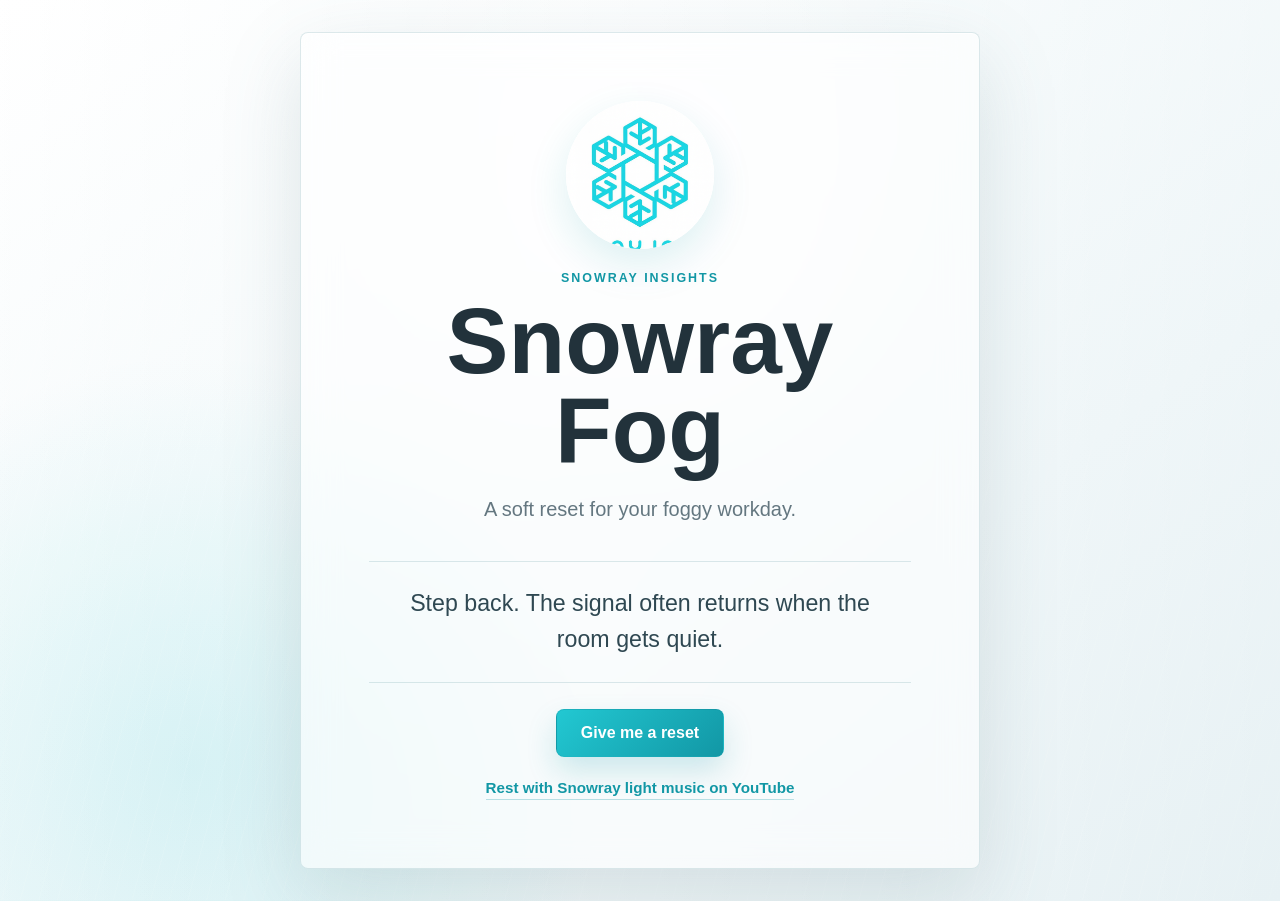
==== index.html @ 92b23829 "Add files via upload" ====
<!DOCTYPE html>
<html lang="en">
  <head>
    <meta charset="UTF-8" />
    <meta name="viewport" content="width=device-width, initial-scale=1.0" />
    <title>Snowray Fog</title>
    <link rel="stylesheet" href="style.css" />
  </head>
  <body>
    <main class="page">
      <section class="reset-panel" aria-labelledby="page-title">
        <div class="brand-mark">
          <img src="Snowray Insights logo.png" alt="Snowray Insights logo" />
        </div>

        <p class="eyebrow">Snowray Insights</p>
        <h1 id="page-title">Snowray Fog</h1>
        <p class="subtitle">A soft reset for your foggy workday.</p>

        <div class="message-area" aria-live="polite">
          <p id="reset-message">
            Step back. The signal often returns when the room gets quiet.
          </p>
        </div>

        <button id="reset-button" type="button">Give me a reset</button>
        <a
          class="music-link"
          href="https://www.youtube.com/@SnowrayInsights"
          target="_blank"
          rel="noopener noreferrer"
        >
          Rest with Snowray light music on YouTube
        </a>
      </section>
    </main>

    <script src="script.js"></script>
  </body>
</html>
---- style.css ----
:root {
  --ice: #f7fbfc;
  --mist: #e7f1f4;
  --snow: #ffffff;
  --cyan: #22c8d2;
  --cyan-deep: #1297a5;
  --ink: #22323b;
  --soft-ink: #647780;
  --line: rgba(84, 145, 154, 0.2);
}

* {
  box-sizing: border-box;
}

body {
  margin: 0;
  min-height: 100vh;
  font-family: -apple-system, BlinkMacSystemFont, "Segoe UI", sans-serif;
  color: var(--ink);
  background:
    radial-gradient(circle at 50% 22%, rgba(255, 255, 255, 0.95), transparent 34%),
    radial-gradient(circle at 15% 85%, rgba(34, 200, 210, 0.16), transparent 31%),
    linear-gradient(145deg, #ffffff 0%, var(--ice) 34%, var(--mist) 100%);
}

body::before {
  content: "";
  position: fixed;
  inset: 0;
  pointer-events: none;
  background:
    linear-gradient(90deg, rgba(255, 255, 255, 0.25), rgba(255, 255, 255, 0)),
    repeating-linear-gradient(
      105deg,
      rgba(255, 255, 255, 0.14) 0,
      rgba(255, 255, 255, 0.14) 1px,
      transparent 1px,
      transparent 18px
    );
  opacity: 0.55;
}

.page {
  min-height: 100vh;
  display: grid;
  place-items: center;
  padding: 32px 18px;
}

.reset-panel {
  width: min(100%, 680px);
  padding: clamp(34px, 7vw, 68px);
  text-align: center;
  border: 1px solid var(--line);
  border-radius: 8px;
  background: rgba(255, 255, 255, 0.58);
  box-shadow:
    0 28px 80px rgba(88, 121, 130, 0.18),
    inset 0 1px 0 rgba(255, 255, 255, 0.88);
  backdrop-filter: blur(18px);
}

.brand-mark {
  width: clamp(96px, 20vw, 148px);
  height: clamp(96px, 20vw, 148px);
  margin: 0 auto 22px;
  display: grid;
  place-items: center;
  border-radius: 50%;
  background: rgba(255, 255, 255, 0.7);
  box-shadow: 0 16px 42px rgba(18, 151, 165, 0.14);
  overflow: hidden;
}

.brand-mark img {
  width: 132%;
  height: 132%;
  object-fit: cover;
  object-position: center 38%;
}

.eyebrow {
  margin: 0 0 12px;
  color: var(--cyan-deep);
  font-size: 0.78rem;
  font-weight: 700;
  letter-spacing: 0.16em;
  text-transform: uppercase;
}

h1 {
  margin: 0;
  font-size: clamp(2.7rem, 8vw, 5.8rem);
  font-weight: 650;
  letter-spacing: 0;
  line-height: 0.96;
}

.subtitle {
  max-width: 440px;
  margin: 18px auto 0;
  color: var(--soft-ink);
  font-size: clamp(1rem, 2.4vw, 1.25rem);
  line-height: 1.6;
}

.message-area {
  min-height: 112px;
  display: grid;
  place-items: center;
  margin: 36px auto 26px;
  padding: 24px;
  border-top: 1px solid var(--line);
  border-bottom: 1px solid var(--line);
}

#reset-message {
  max-width: 520px;
  margin: 0;
  color: #2f4852;
  font-size: clamp(1.08rem, 2.8vw, 1.45rem);
  line-height: 1.55;
}

button {
  min-height: 48px;
  padding: 0 24px;
  border: 1px solid rgba(18, 151, 165, 0.28);
  border-radius: 8px;
  color: #ffffff;
  background: linear-gradient(135deg, var(--cyan), var(--cyan-deep));
  box-shadow: 0 14px 30px rgba(18, 151, 165, 0.2);
  font: inherit;
  font-weight: 700;
  cursor: pointer;
  transition: transform 160ms ease, box-shadow 160ms ease, filter 160ms ease;
}

button:hover {
  transform: translateY(-1px);
  box-shadow: 0 18px 38px rgba(18, 151, 165, 0.25);
  filter: saturate(1.04);
}

button:active {
  transform: translateY(0);
}

button:focus-visible {
  outline: 3px solid rgba(34, 200, 210, 0.32);
  outline-offset: 4px;
}

.music-link {
  width: fit-content;
  max-width: 100%;
  display: block;
  margin: 20px auto 0;
  color: var(--cyan-deep);
  font-size: 0.95rem;
  font-weight: 650;
  line-height: 1.45;
  text-decoration: none;
  border-bottom: 1px solid rgba(18, 151, 165, 0.28);
  transition: color 160ms ease, border-color 160ms ease;
}

.music-link:hover {
  color: var(--ink);
  border-color: rgba(34, 50, 59, 0.35);
}

.music-link:focus-visible {
  outline: 3px solid rgba(34, 200, 210, 0.28);
  outline-offset: 5px;
  border-radius: 4px;
}

@media (max-width: 520px) {
  .reset-panel {
    padding: 32px 20px;
  }

  .message-area {
    padding: 22px 10px;
  }

  button {
    width: 100%;
  }
}
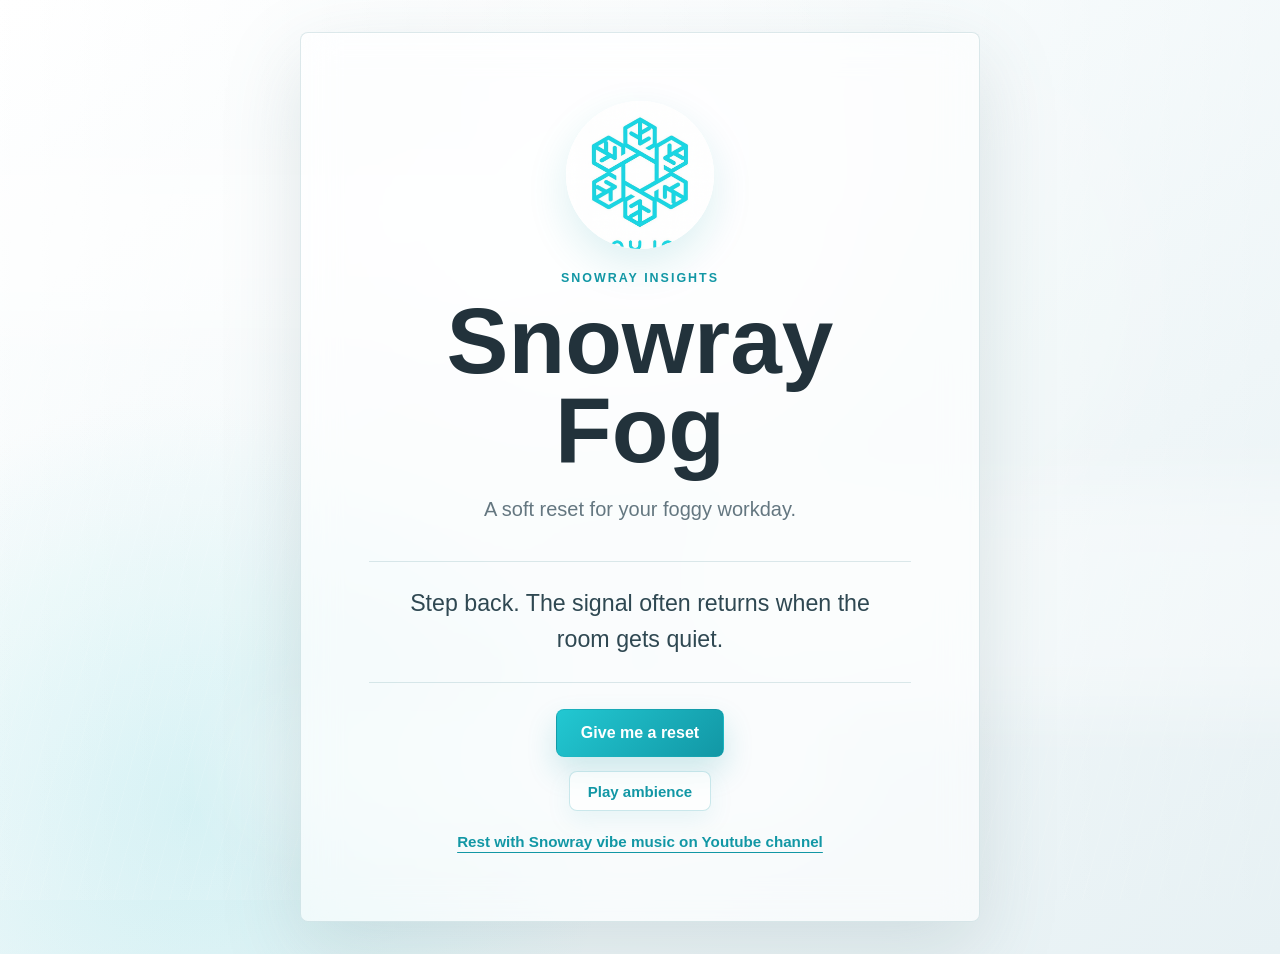
==== commit ccc6fd29: "Add files via upload" ====
--- a/index.html
+++ b/index.html
@@ -7,6 +7,13 @@
     <link rel="stylesheet" href="style.css" />
   </head>
   <body>
+    <div class="fog-overlay" aria-hidden="true">
+      <span class="fog fog-one"></span>
+      <span class="fog fog-two"></span>
+      <span class="fog fog-three"></span>
+      <span class="soft-light"></span>
+    </div>
+
     <main class="page">
       <section class="reset-panel" aria-labelledby="page-title">
         <div class="brand-mark">
@@ -24,13 +31,21 @@
         </div>
 
         <button id="reset-button" type="button">Give me a reset</button>
+
+        <div class="sound-control">
+          <audio id="ambient-audio" src="Snowlight Reverie.mp3" loop preload="metadata"></audio>
+          <button id="sound-button" class="sound-button" type="button">
+            Play ambience
+          </button>
+        </div>
+
         <a
           class="music-link"
           href="https://www.youtube.com/@SnowrayInsights"
           target="_blank"
           rel="noopener noreferrer"
         >
-          Rest with Snowray light music on YouTube
+          Rest with Snowray vibe music on Youtube channel
         </a>
       </section>
     </main>
--- a/style.css
+++ b/style.css
@@ -41,7 +41,85 @@
   opacity: 0.55;
 }
 
+.fog-overlay {
+  position: fixed;
+  inset: 0;
+  z-index: 0;
+  overflow: hidden;
+  pointer-events: none;
+}
+
+.fog,
+.soft-light {
+  position: absolute;
+  display: block;
+  border-radius: 999px;
+  filter: blur(34px);
+  transform: translate3d(0, 0, 0);
+}
+
+.fog {
+  background: rgba(255, 255, 255, 0.58);
+  opacity: 0.78;
+  transition: opacity 1800ms ease, transform 2200ms ease;
+}
+
+.fog-one {
+  width: min(74vw, 760px);
+  height: 180px;
+  top: 17%;
+  left: -12%;
+}
+
+.fog-two {
+  width: min(82vw, 860px);
+  height: 230px;
+  right: -20%;
+  bottom: 21%;
+  opacity: 0.64;
+}
+
+.fog-three {
+  width: min(64vw, 620px);
+  height: 150px;
+  left: 18%;
+  bottom: 6%;
+  opacity: 0.48;
+}
+
+.soft-light {
+  width: min(52vw, 520px);
+  height: min(52vw, 520px);
+  top: 3%;
+  right: 9%;
+  background: rgba(255, 255, 255, 0.52);
+  opacity: 0.26;
+  transition: opacity 2200ms ease, transform 2400ms ease;
+}
+
+body.fog-cleared .fog-one {
+  opacity: 0.22;
+  transform: translate3d(-12%, -18px, 0) scale(1.12);
+}
+
+body.fog-cleared .fog-two {
+  opacity: 0.16;
+  transform: translate3d(13%, 24px, 0) scale(1.16);
+}
+
+body.fog-cleared .fog-three {
+  opacity: 0.12;
+  transform: translate3d(0, 32px, 0) scale(1.18);
+}
+
+body.fog-cleared .soft-light {
+  opacity: 0.42;
+  transform: translate3d(-18px, 12px, 0) scale(1.06);
+}
+
 .page {
+  position: relative;
+  z-index: 1;
   min-height: 100vh;
   display: grid;
   place-items: center;
@@ -121,6 +199,14 @@
   color: #2f4852;
   font-size: clamp(1.08rem, 2.8vw, 1.45rem);
   line-height: 1.55;
+  opacity: 1;
+  transform: translateY(0);
+  transition: opacity 520ms ease, transform 520ms ease;
+}
+
+#reset-message.message-fade {
+  opacity: 0;
+  transform: translateY(8px);
 }
 
 button {
@@ -152,6 +238,29 @@
   outline-offset: 4px;
 }
 
+.sound-control {
+  margin-top: 14px;
+}
+
+.sound-button {
+  min-height: 40px;
+  padding: 0 18px;
+  color: var(--cyan-deep);
+  background: rgba(255, 255, 255, 0.58);
+  border-color: rgba(18, 151, 165, 0.22);
+  box-shadow: 0 10px 26px rgba(18, 151, 165, 0.08);
+  font-size: 0.94rem;
+}
+
+.sound-button:hover {
+  box-shadow: 0 14px 30px rgba(18, 151, 165, 0.14);
+}
+
+.sound-button.is-playing {
+  color: #ffffff;
+  background: linear-gradient(135deg, rgba(34, 200, 210, 0.86), rgba(18, 151, 165, 0.86));
+}
+
 .music-link {
   width: fit-content;
   max-width: 100%;
@@ -161,8 +270,10 @@
   font-size: 0.95rem;
   font-weight: 650;
   line-height: 1.45;
-  text-decoration: none;
-  border-bottom: 1px solid rgba(18, 151, 165, 0.28);
+  text-decoration: underline;
+  text-decoration-thickness: 1px;
+  text-underline-offset: 5px;
+  border-bottom: 0;
   transition: color 160ms ease, border-color 160ms ease;
 }
 
@@ -189,4 +300,26 @@
   button {
     width: 100%;
   }
-}
+
+  .fog {
+    filter: blur(28px);
+  }
+
+  .fog-one {
+    width: 112vw;
+    height: 150px;
+    top: 14%;
+  }
+
+  .fog-two {
+    width: 122vw;
+    height: 190px;
+    bottom: 17%;
+  }
+
+  .fog-three {
+    width: 96vw;
+    height: 130px;
+    left: 4%;
+  }
+}
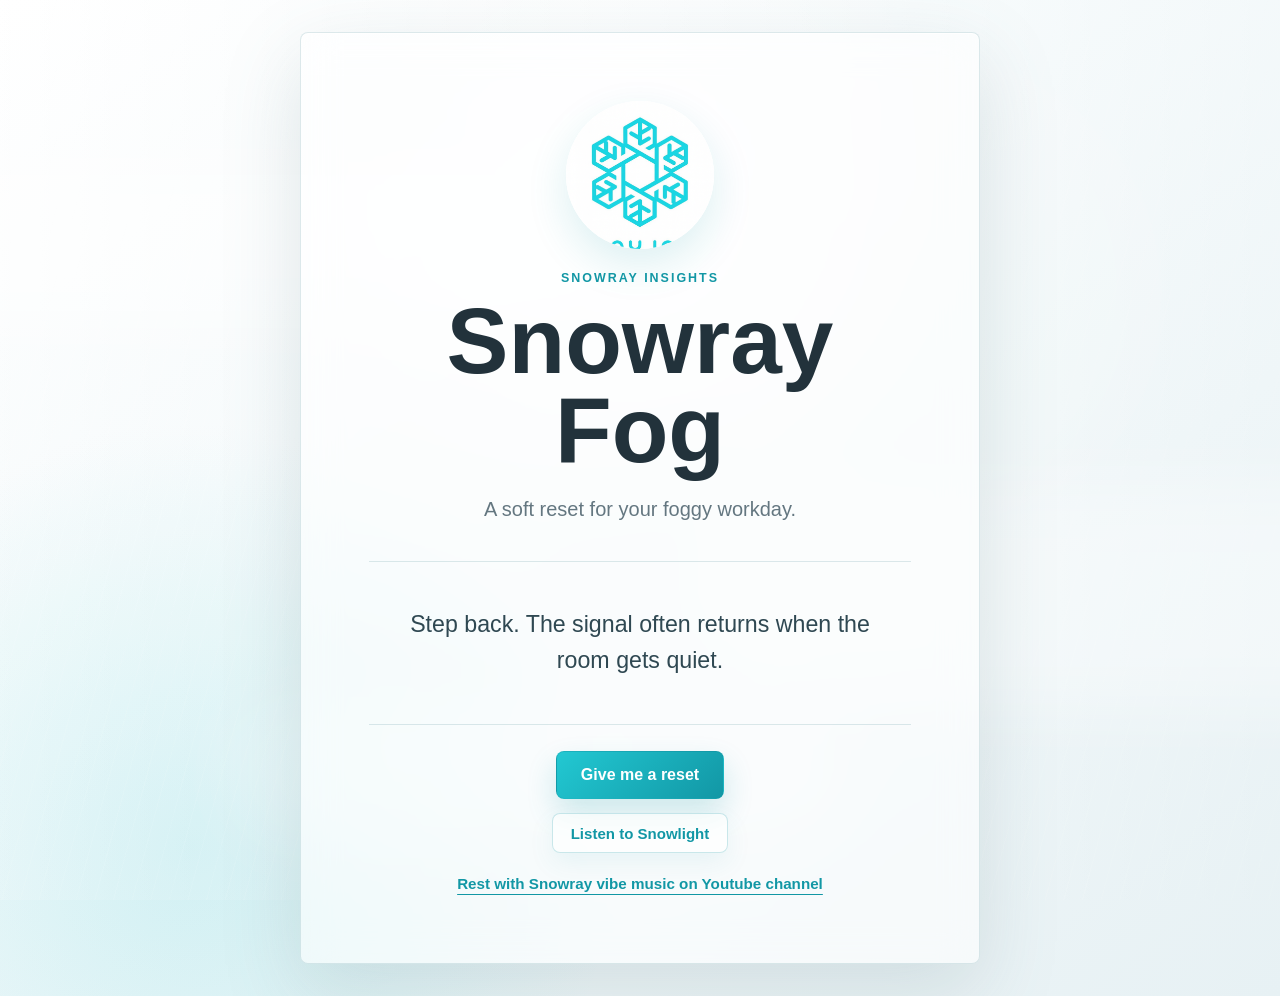
==== commit e6120f42: "Add files via upload" ====
--- a/index.html
+++ b/index.html
@@ -35,7 +35,7 @@
         <div class="sound-control">
           <audio id="ambient-audio" src="Snowlight Reverie.mp3" loop preload="metadata"></audio>
           <button id="sound-button" class="sound-button" type="button">
-            Play ambience
+            Listen to Snowlight
           </button>
         </div>
 
--- a/style.css
+++ b/style.css
@@ -184,13 +184,14 @@
 }
 
 .message-area {
-  min-height: 112px;
+  height: clamp(132px, 18vw, 164px);
   display: grid;
   place-items: center;
   margin: 36px auto 26px;
-  padding: 24px;
+  padding: 24px 28px;
   border-top: 1px solid var(--line);
   border-bottom: 1px solid var(--line);
+  overflow: hidden;
 }
 
 #reset-message {
@@ -207,6 +208,14 @@
 #reset-message.message-fade {
   opacity: 0;
   transform: translateY(8px);
+}
+
+#reset-message.message-long {
+  font-size: clamp(0.98rem, 2.25vw, 1.22rem);
+}
+
+#reset-message.message-extra-long {
+  font-size: clamp(0.9rem, 2vw, 1.08rem);
 }
 
 button {
@@ -294,7 +303,17 @@
   }
 
   .message-area {
-    padding: 22px 10px;
+    height: 154px;
+    padding: 22px 12px;
+    margin: 30px auto 22px;
+  }
+
+  #reset-message.message-long {
+    font-size: 1rem;
+  }
+
+  #reset-message.message-extra-long {
+    font-size: 0.92rem;
   }
 
   button {
